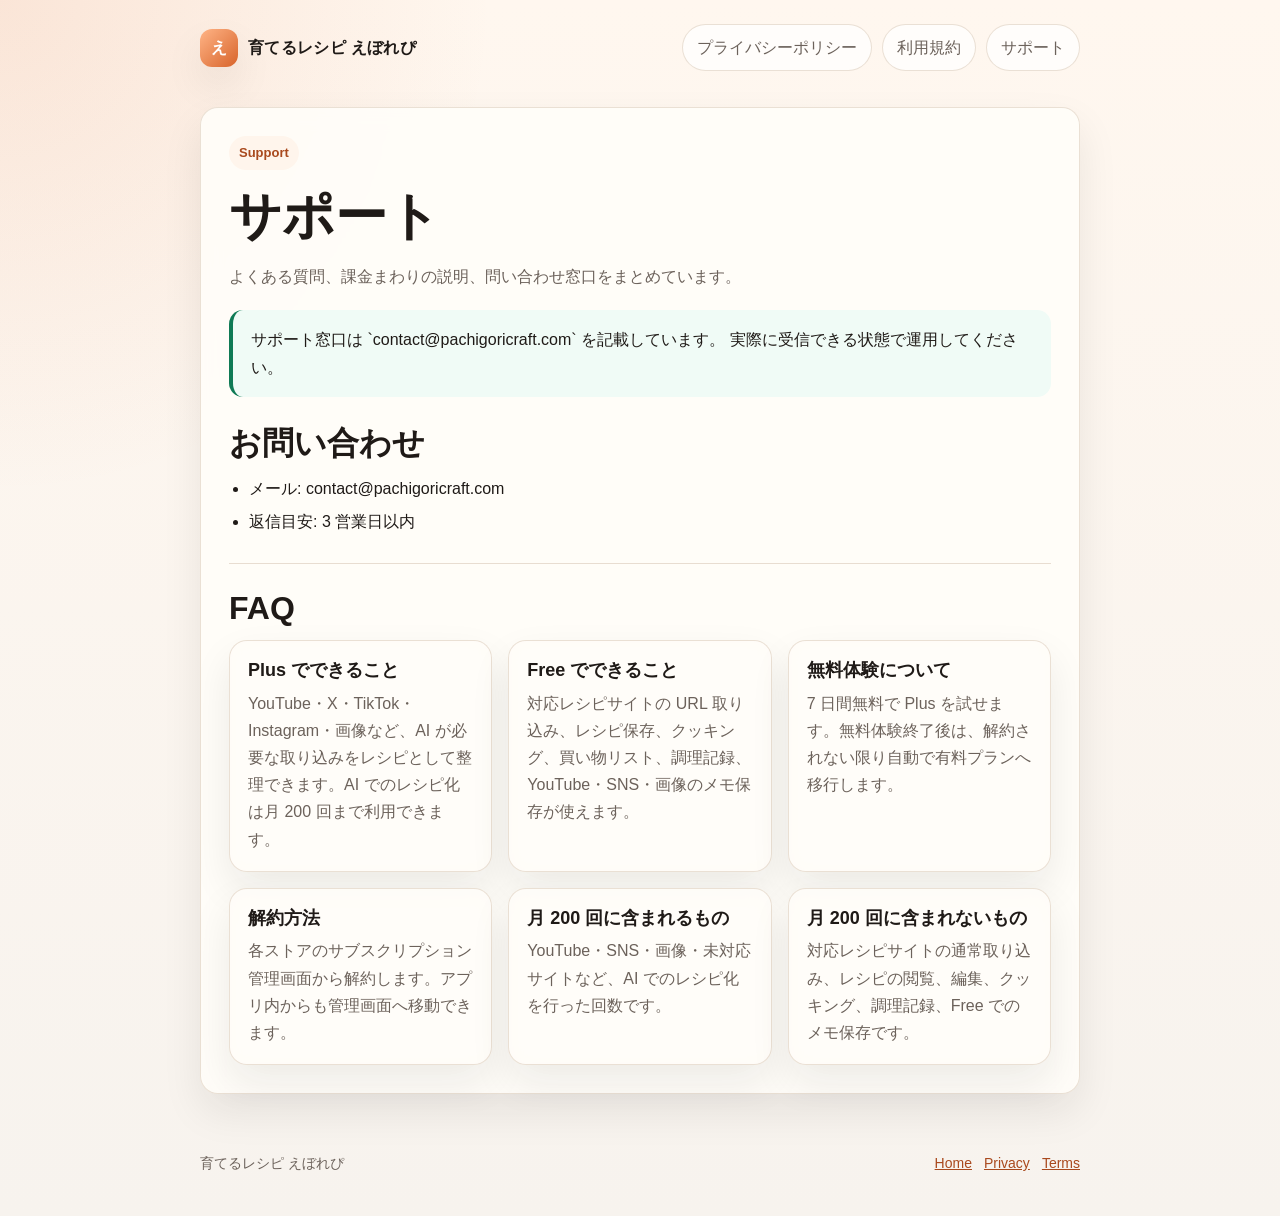
==== support/index.html @ ed1218f2 "Add legal site pages" ====
<!doctype html>
<html lang="ja">
  <head>
    <meta charset="utf-8" />
    <meta name="viewport" content="width=device-width, initial-scale=1" />
    <title>サポート | 育てるレシピ えぼれぴ</title>
    <meta
      name="description"
      content="育てるレシピ えぼれぴ のサポートページです。"
    />
    <link rel="stylesheet" href="../styles.css" />
  </head>
  <body>
    <header class="site-header">
      <div class="shell topbar">
        <a class="brand" href="../">
          <span class="brand-mark">
            <span class="brand-badge">え</span>
            <span>育てるレシピ えぼれぴ</span>
          </span>
        </a>
        <nav class="site-nav" aria-label="主要ページ">
          <a href="../privacy/">プライバシーポリシー</a>
          <a href="../terms/">利用規約</a>
          <a href="../support/">サポート</a>
        </nav>
      </div>
    </header>

    <main class="section">
      <div class="shell content-card">
        <span class="eyebrow">Support</span>
        <h1>サポート</h1>
        <p class="lede">
          よくある質問、課金まわりの説明、問い合わせ窓口をまとめています。
        </p>

        <div class="callout">
          サポート窓口は `contact@pachigoricraft.com` を記載しています。
          実際に受信できる状態で運用してください。
        </div>

        <article class="article">
          <section>
            <h2>お問い合わせ</h2>
            <ul>
              <li>メール: contact@pachigoricraft.com</li>
              <li>返信目安: 3 営業日以内</li>
            </ul>
          </section>

          <section>
            <h2>FAQ</h2>
            <div class="grid">
              <div class="faq-card">
                <h3>Plus でできること</h3>
                <p>YouTube・X・TikTok・Instagram・画像など、AI が必要な取り込みをレシピとして整理できます。AI でのレシピ化は月 200 回まで利用できます。</p>
              </div>
              <div class="faq-card">
                <h3>Free でできること</h3>
                <p>対応レシピサイトの URL 取り込み、レシピ保存、クッキング、買い物リスト、調理記録、YouTube・SNS・画像のメモ保存が使えます。</p>
              </div>
              <div class="faq-card">
                <h3>無料体験について</h3>
                <p>7 日間無料で Plus を試せます。無料体験終了後は、解約されない限り自動で有料プランへ移行します。</p>
              </div>
              <div class="faq-card">
                <h3>解約方法</h3>
                <p>各ストアのサブスクリプション管理画面から解約します。アプリ内からも管理画面へ移動できます。</p>
              </div>
              <div class="faq-card">
                <h3>月 200 回に含まれるもの</h3>
                <p>YouTube・SNS・画像・未対応サイトなど、AI でのレシピ化を行った回数です。</p>
              </div>
              <div class="faq-card">
                <h3>月 200 回に含まれないもの</h3>
                <p>対応レシピサイトの通常取り込み、レシピの閲覧、編集、クッキング、調理記録、Free でのメモ保存です。</p>
              </div>
            </div>
          </section>
        </article>
      </div>
    </main>

    <footer class="footer">
      <div class="shell footer-inner">
        <div>育てるレシピ えぼれぴ</div>
        <nav class="footer-nav" aria-label="フッター">
          <a href="../">Home</a>
          <a href="../privacy/">Privacy</a>
          <a href="../terms/">Terms</a>
        </nav>
      </div>
    </footer>
  </body>
</html>
---- styles.css ----
:root {
  --bg: #f7f3ee;
  --surface: #fffdf9;
  --surface-alt: #fff5ec;
  --text: #1f1a17;
  --muted: #6c625b;
  --line: #e8ddd1;
  --accent: #d8642b;
  --accent-dark: #a9491d;
  --success: #0f7a55;
  --max: 880px;
  --radius: 18px;
  --shadow: 0 18px 40px rgba(31, 26, 23, 0.08);
}

* {
  box-sizing: border-box;
}

html {
  scroll-behavior: smooth;
}

body {
  margin: 0;
  font-family: "Hiragino Sans", "Yu Gothic UI", "Yu Gothic", sans-serif;
  color: var(--text);
  background:
    radial-gradient(circle at top left, rgba(216, 100, 43, 0.12), transparent 28%),
    linear-gradient(180deg, #fff7ef 0%, var(--bg) 100%);
  line-height: 1.7;
}

a {
  color: var(--accent-dark);
}

.shell {
  width: min(calc(100% - 32px), var(--max));
  margin: 0 auto;
}

.site-header {
  padding: 24px 0 18px;
}

.topbar {
  display: flex;
  flex-wrap: wrap;
  align-items: center;
  justify-content: space-between;
  gap: 16px;
}

.brand {
  text-decoration: none;
  color: var(--text);
}

.brand-mark {
  display: inline-flex;
  align-items: center;
  gap: 10px;
  font-weight: 800;
  letter-spacing: 0.02em;
}

.brand-badge {
  display: inline-grid;
  place-items: center;
  width: 38px;
  height: 38px;
  border-radius: 12px;
  background: linear-gradient(135deg, #ffb486 0%, #d8642b 100%);
  color: #fff;
  box-shadow: var(--shadow);
}

.site-nav {
  display: flex;
  flex-wrap: wrap;
  gap: 10px;
}

.site-nav a {
  text-decoration: none;
  color: var(--muted);
  padding: 9px 14px;
  border-radius: 999px;
  background: rgba(255, 255, 255, 0.72);
  border: 1px solid rgba(232, 221, 209, 0.9);
}

.hero {
  padding: 18px 0 28px;
}

.hero-card,
.content-card,
.faq-card {
  background: rgba(255, 253, 249, 0.92);
  border: 1px solid rgba(232, 221, 209, 0.9);
  border-radius: var(--radius);
  box-shadow: var(--shadow);
  backdrop-filter: blur(10px);
}

.hero-card {
  padding: 28px;
}

.eyebrow {
  display: inline-flex;
  align-items: center;
  gap: 8px;
  padding: 6px 10px;
  border-radius: 999px;
  background: var(--surface-alt);
  color: var(--accent-dark);
  font-size: 13px;
  font-weight: 700;
}

h1,
h2,
h3 {
  line-height: 1.25;
  margin: 0;
}

h1 {
  font-size: clamp(32px, 5vw, 52px);
  margin-top: 14px;
}

h2 {
  font-size: clamp(24px, 3vw, 32px);
  margin-bottom: 12px;
}

h3 {
  font-size: 18px;
  margin-bottom: 6px;
}

.hero p,
.lede {
  color: var(--muted);
  margin: 14px 0 0;
  max-width: 60ch;
}

.quick-links {
  display: grid;
  grid-template-columns: repeat(auto-fit, minmax(220px, 1fr));
  gap: 14px;
  margin-top: 24px;
}

.quick-links a {
  display: block;
  text-decoration: none;
  color: inherit;
  background: #fff;
  border: 1px solid var(--line);
  border-radius: 16px;
  padding: 18px;
}

.quick-links strong {
  display: block;
  margin-bottom: 6px;
}

.section {
  padding: 18px 0 36px;
}

.content-card {
  padding: 28px;
}

.meta {
  margin-top: 12px;
  color: var(--muted);
  font-size: 14px;
}

.meta strong {
  color: var(--text);
}

.toc {
  display: flex;
  flex-wrap: wrap;
  gap: 10px;
  margin: 20px 0 0;
}

.toc a {
  text-decoration: none;
  color: var(--accent-dark);
  padding: 8px 12px;
  border-radius: 999px;
  background: var(--surface-alt);
}

.article {
  margin-top: 26px;
}

.article section + section {
  margin-top: 28px;
  padding-top: 24px;
  border-top: 1px solid var(--line);
}

ul {
  margin: 10px 0 0;
  padding-left: 20px;
}

li + li {
  margin-top: 6px;
}

.grid {
  display: grid;
  grid-template-columns: repeat(auto-fit, minmax(240px, 1fr));
  gap: 16px;
}

.faq-card {
  padding: 18px;
}

.faq-card p {
  color: var(--muted);
  margin: 8px 0 0;
}

.callout {
  border-left: 4px solid var(--success);
  background: #f0fbf6;
  padding: 16px 18px;
  border-radius: 14px;
  margin-top: 20px;
}

.footer {
  padding: 22px 0 40px;
  color: var(--muted);
  font-size: 14px;
}

.footer-inner {
  display: flex;
  flex-wrap: wrap;
  justify-content: space-between;
  gap: 12px;
  align-items: center;
}

.footer-nav {
  display: flex;
  flex-wrap: wrap;
  gap: 12px;
}

@media (max-width: 720px) {
  .hero-card,
  .content-card {
    padding: 22px;
  }

  .site-nav {
    width: 100%;
  }
}
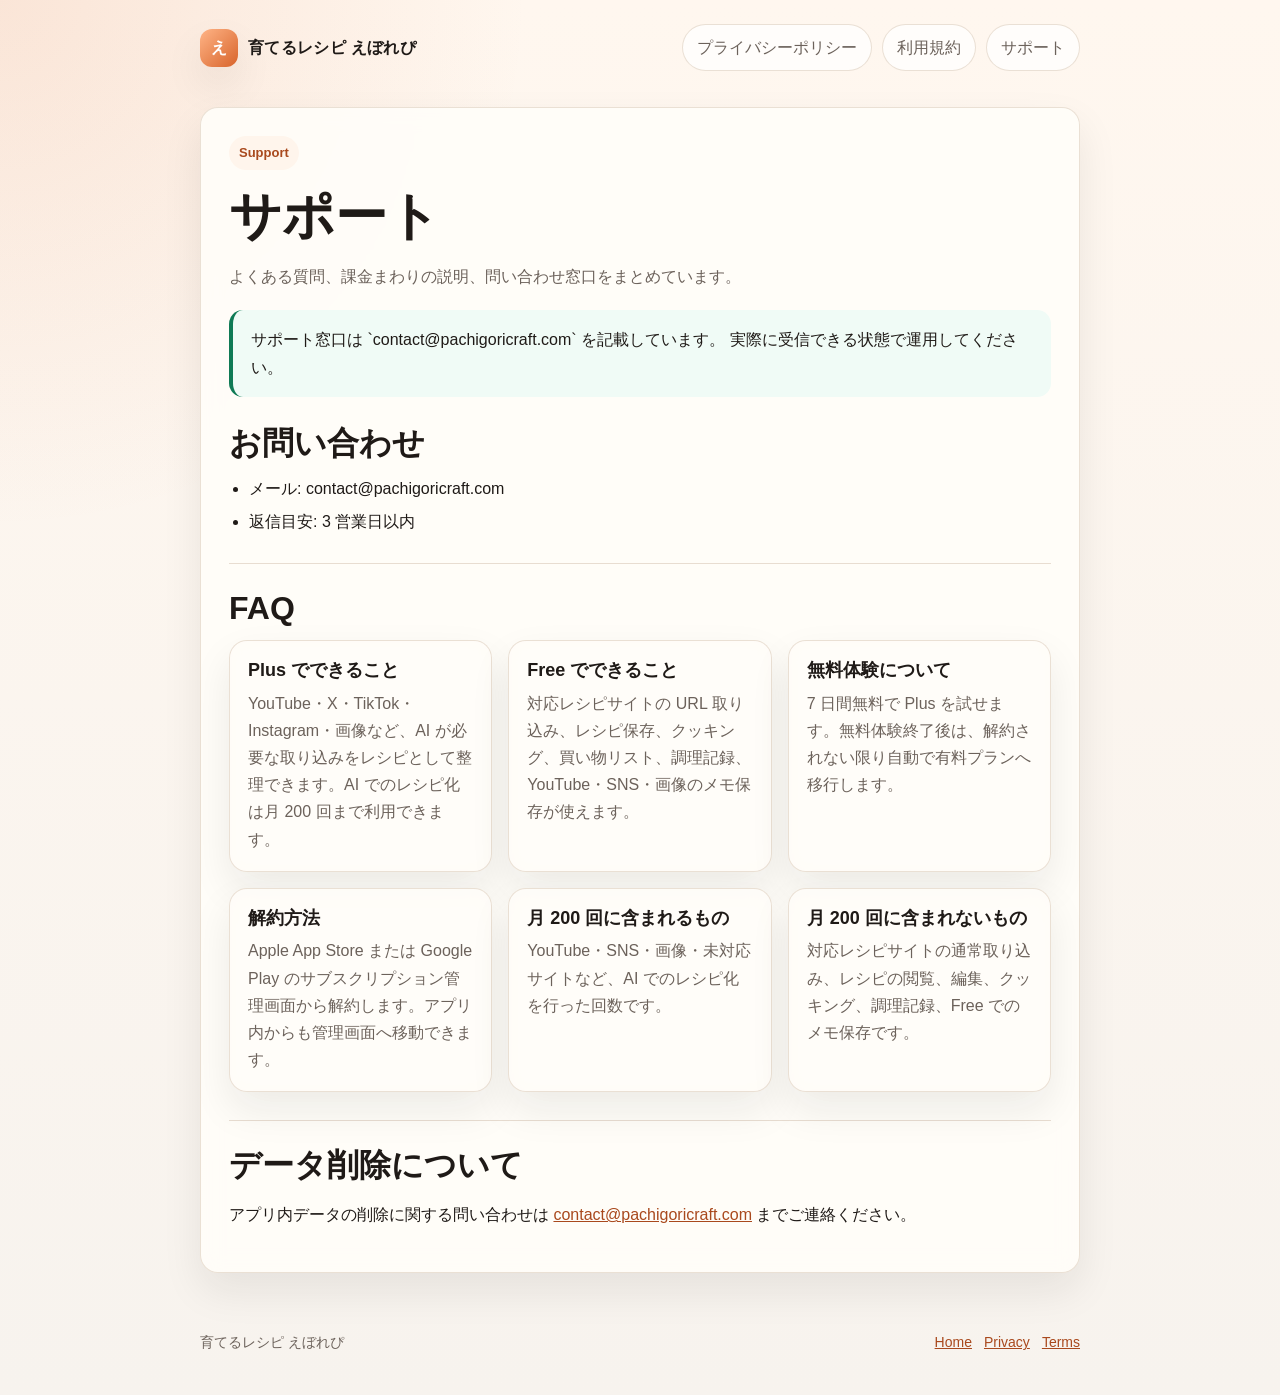
==== commit 6ed0250d: "Refine legal copy for store submission" ====
--- a/support/index.html
+++ b/support/index.html
@@ -66,7 +66,7 @@
               </div>
               <div class="faq-card">
                 <h3>解約方法</h3>
-                <p>各ストアのサブスクリプション管理画面から解約します。アプリ内からも管理画面へ移動できます。</p>
+                <p>Apple App Store または Google Play のサブスクリプション管理画面から解約します。アプリ内からも管理画面へ移動できます。</p>
               </div>
               <div class="faq-card">
                 <h3>月 200 回に含まれるもの</h3>
@@ -77,6 +77,15 @@
                 <p>対応レシピサイトの通常取り込み、レシピの閲覧、編集、クッキング、調理記録、Free でのメモ保存です。</p>
               </div>
             </div>
+          </section>
+
+          <section>
+            <h2>データ削除について</h2>
+            <p>
+              アプリ内データの削除に関する問い合わせは
+              <a href="mailto:contact@pachigoricraft.com">contact@pachigoricraft.com</a>
+              までご連絡ください。
+            </p>
           </section>
         </article>
       </div>
